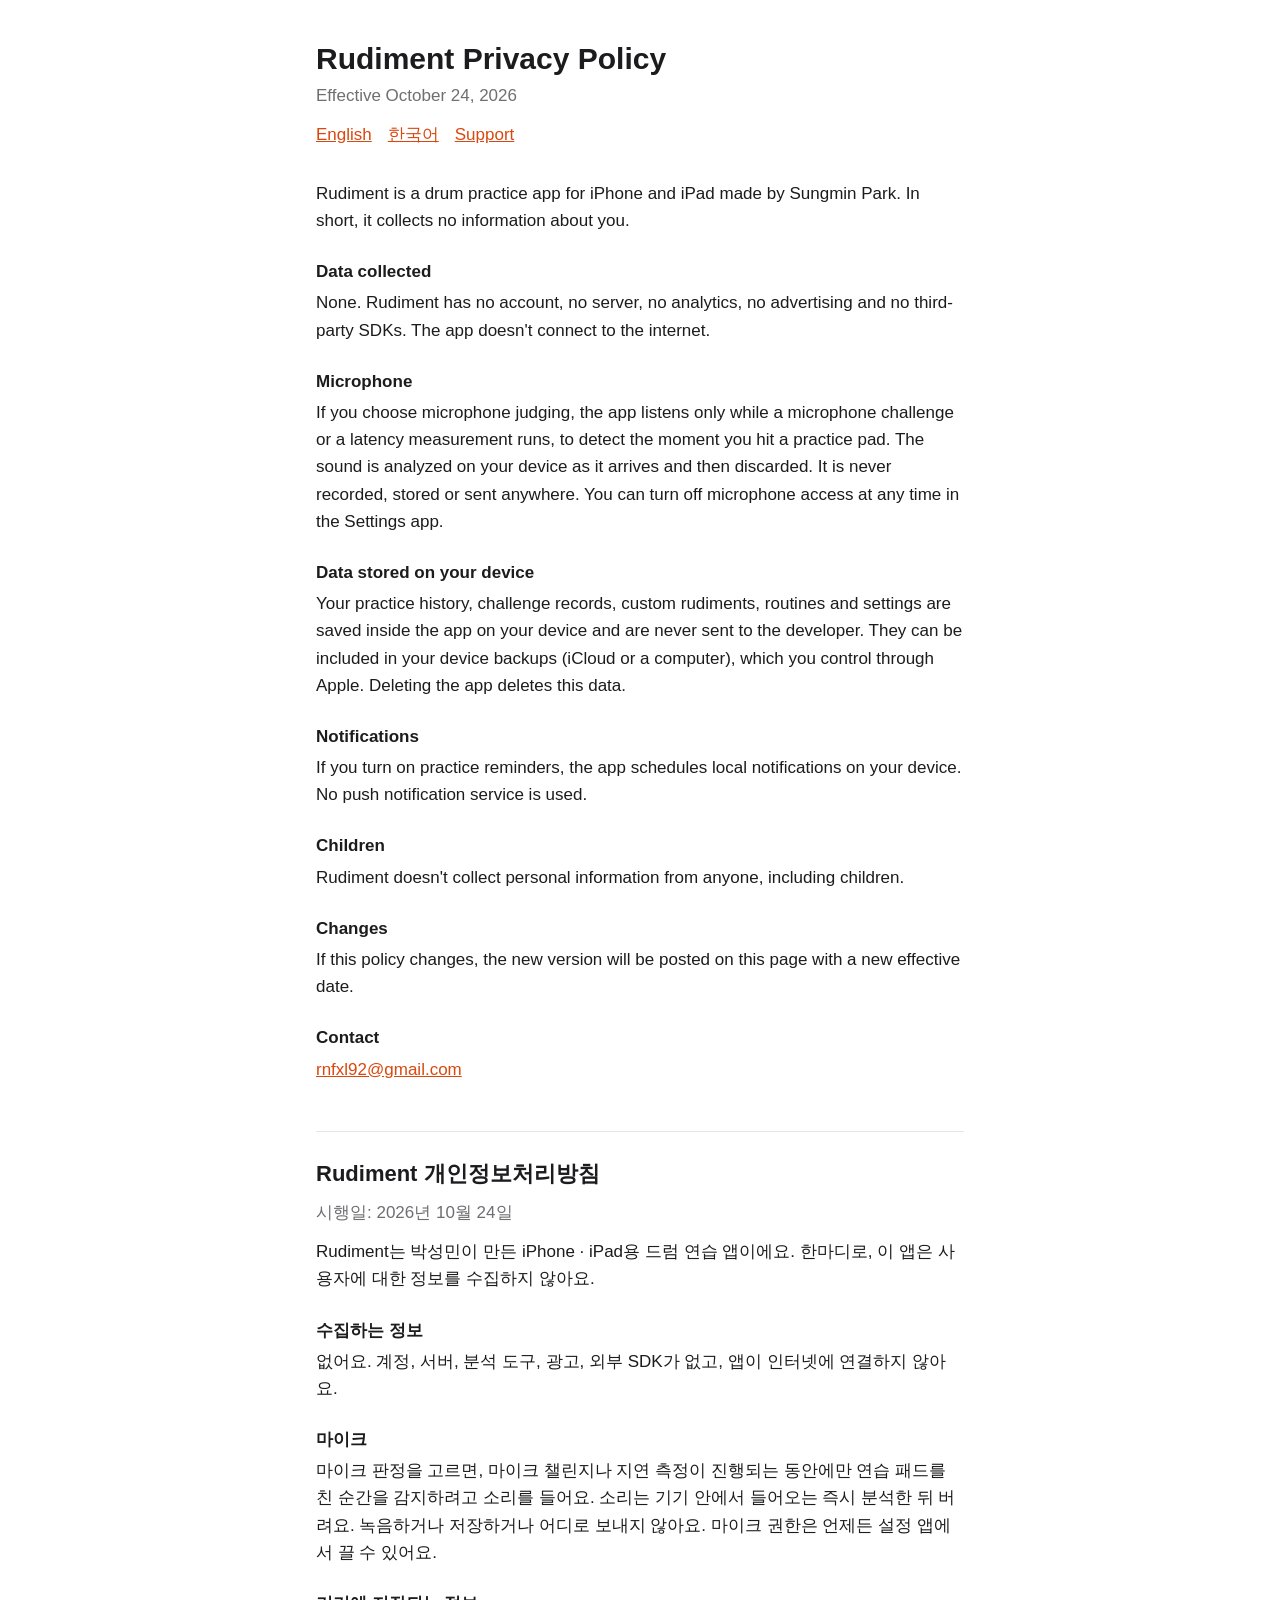
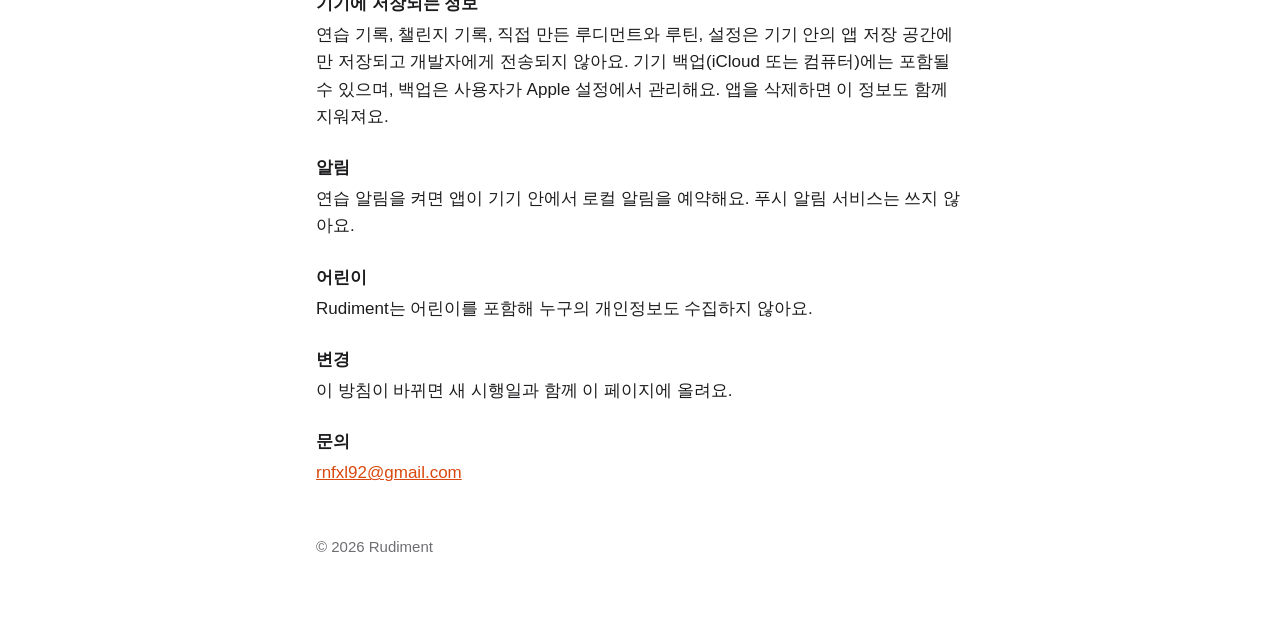
==== privacy.html @ a36a0d9f "Add the Rudiment support page and privacy policy Co-Authored-By: Claude Opus 5.5 <noreply@anthropic." ====
<!doctype html>
<html lang="en">
<head>
  <meta charset="utf-8">
  <meta name="viewport" content="width=device-width, initial-scale=1">
  <title>Rudiment Privacy Policy</title>
  <link rel="stylesheet" href="style.css">
</head>
<body>
<main>
  <header>
    <h1>Rudiment Privacy Policy</h1>
    <p class="muted">Effective October 24, 2026</p>
    <nav><a href="#en">English</a><a href="#ko" lang="ko">한국어</a><a href="./">Support</a></nav>
  </header>

  <section id="en">
    <p>Rudiment is a drum practice app for iPhone and iPad made by Sungmin Park. In short, it collects no information about you.</p>

    <h3>Data collected</h3>
    <p>None. Rudiment has no account, no server, no analytics, no advertising and no third-party SDKs. The app doesn't connect to the internet.</p>

    <h3>Microphone</h3>
    <p>If you choose microphone judging, the app listens only while a microphone challenge or a latency measurement runs, to detect the moment you hit a practice pad. The sound is analyzed on your device as it arrives and then discarded. It is never recorded, stored or sent anywhere. You can turn off microphone access at any time in the Settings app.</p>

    <h3>Data stored on your device</h3>
    <p>Your practice history, challenge records, custom rudiments, routines and settings are saved inside the app on your device and are never sent to the developer. They can be included in your device backups (iCloud or a computer), which you control through Apple. Deleting the app deletes this data.</p>

    <h3>Notifications</h3>
    <p>If you turn on practice reminders, the app schedules local notifications on your device. No push notification service is used.</p>

    <h3>Children</h3>
    <p>Rudiment doesn't collect personal information from anyone, including children.</p>

    <h3>Changes</h3>
    <p>If this policy changes, the new version will be posted on this page with a new effective date.</p>

    <h3>Contact</h3>
    <p><a href="mailto:rnfxl92@gmail.com">rnfxl92@gmail.com</a></p>
  </section>

  <section id="ko" lang="ko">
    <h2>Rudiment 개인정보처리방침</h2>
    <p class="muted">시행일: 2026년 10월 24일</p>
    <p>Rudiment는 박성민이 만든 iPhone · iPad용 드럼 연습 앱이에요. 한마디로, 이 앱은 사용자에 대한 정보를 수집하지 않아요.</p>

    <h3>수집하는 정보</h3>
    <p>없어요. 계정, 서버, 분석 도구, 광고, 외부 SDK가 없고, 앱이 인터넷에 연결하지 않아요.</p>

    <h3>마이크</h3>
    <p>마이크 판정을 고르면, 마이크 챌린지나 지연 측정이 진행되는 동안에만 연습 패드를 친 순간을 감지하려고 소리를 들어요. 소리는 기기 안에서 들어오는 즉시 분석한 뒤 버려요. 녹음하거나 저장하거나 어디로 보내지 않아요. 마이크 권한은 언제든 설정 앱에서 끌 수 있어요.</p>

    <h3>기기에 저장되는 정보</h3>
    <p>연습 기록, 챌린지 기록, 직접 만든 루디먼트와 루틴, 설정은 기기 안의 앱 저장 공간에만 저장되고 개발자에게 전송되지 않아요. 기기 백업(iCloud 또는 컴퓨터)에는 포함될 수 있으며, 백업은 사용자가 Apple 설정에서 관리해요. 앱을 삭제하면 이 정보도 함께 지워져요.</p>

    <h3>알림</h3>
    <p>연습 알림을 켜면 앱이 기기 안에서 로컬 알림을 예약해요. 푸시 알림 서비스는 쓰지 않아요.</p>

    <h3>어린이</h3>
    <p>Rudiment는 어린이를 포함해 누구의 개인정보도 수집하지 않아요.</p>

    <h3>변경</h3>
    <p>이 방침이 바뀌면 새 시행일과 함께 이 페이지에 올려요.</p>

    <h3>문의</h3>
    <p><a href="mailto:rnfxl92@gmail.com">rnfxl92@gmail.com</a></p>
  </section>

  <footer>© 2026 Rudiment</footer>
</main>
</body>
</html>
---- style.css ----
:root {
  --bg: #ffffff;
  --text: #1c1c1e;
  --muted: #6e6e73;
  --line: #e5e5ea;
  --accent: #d9480f;
  color-scheme: light dark;
}

@media (prefers-color-scheme: dark) {
  :root {
    --bg: #111113;
    --text: #f2f2f7;
    --muted: #a1a1a6;
    --line: #2c2c2e;
    --accent: #ff8a4c;
  }
}

* { box-sizing: border-box; }

body {
  margin: 0;
  background: var(--bg);
  color: var(--text);
  font: 17px/1.6 -apple-system, BlinkMacSystemFont, "Apple SD Gothic Neo", "Segoe UI", sans-serif;
}

main {
  max-width: 680px;
  margin: 0 auto;
  padding: 40px 16px 64px;
}

header { margin-bottom: 32px; }
h1 { font-size: 30px; line-height: 1.25; margin: 0 0 4px; }
h2 { font-size: 22px; margin: 48px 0 8px; padding-top: 24px; border-top: 1px solid var(--line); }
h3 { font-size: 17px; margin: 24px 0 4px; }
p, ul { margin: 0 0 12px; }
ul { padding-left: 20px; }
a { color: var(--accent); }
.muted { color: var(--muted); }
nav a { margin-right: 16px; }
footer { margin-top: 48px; font-size: 15px; color: var(--muted); }
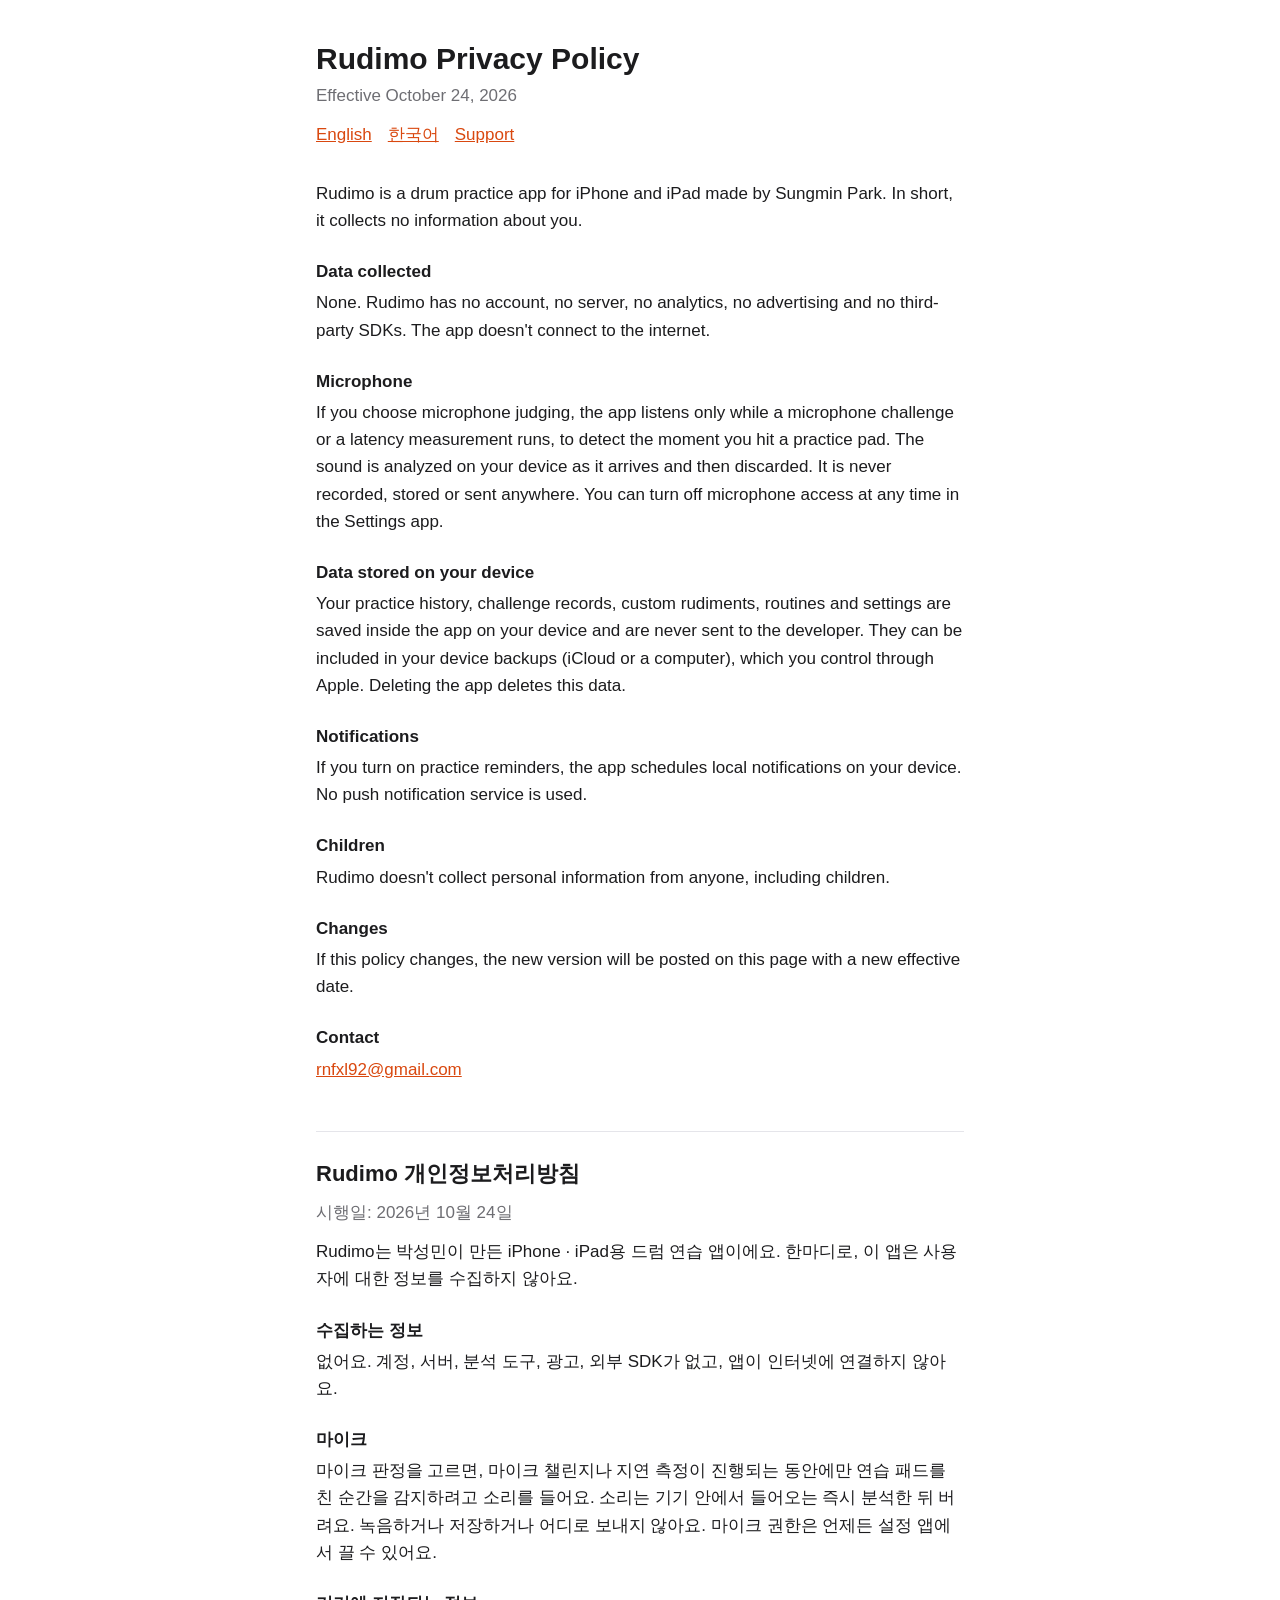
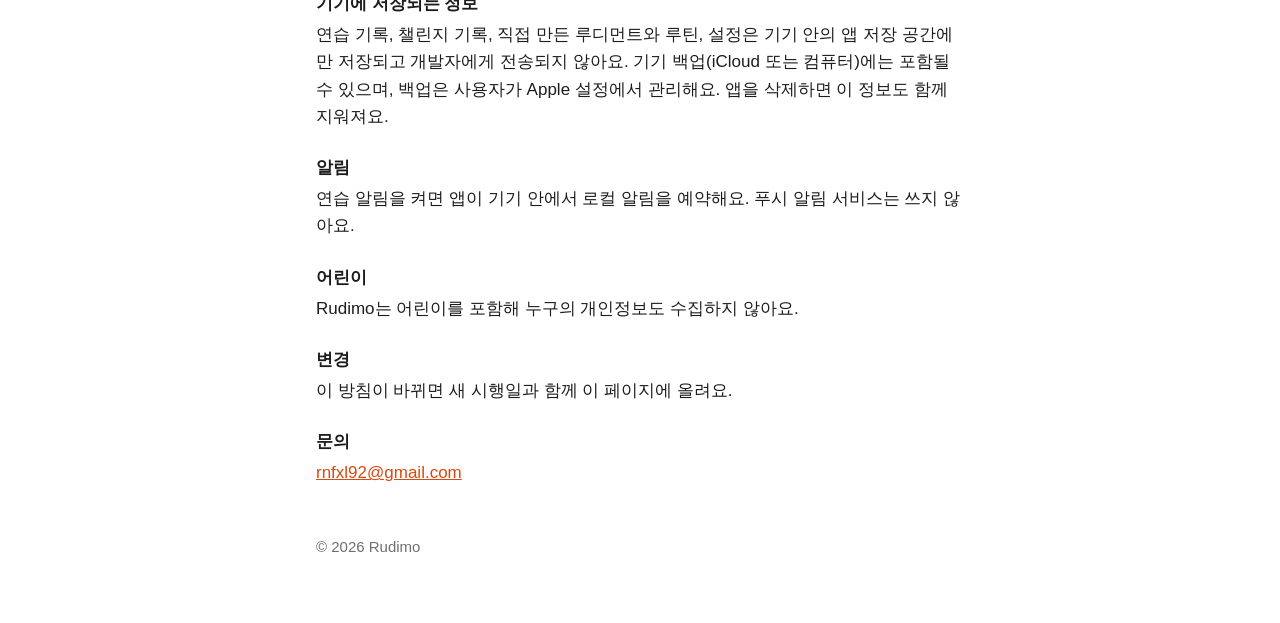
==== commit b5efac82: "Rename the app to Rudimo Co-Authored-By: Claude Opus 5.5 <noreply@anthropic.com>" ====
--- a/privacy.html
+++ b/privacy.html
@@ -3,22 +3,22 @@
 <head>
   <meta charset="utf-8">
   <meta name="viewport" content="width=device-width, initial-scale=1">
-  <title>Rudiment Privacy Policy</title>
+  <title>Rudimo Privacy Policy</title>
   <link rel="stylesheet" href="style.css">
 </head>
 <body>
 <main>
   <header>
-    <h1>Rudiment Privacy Policy</h1>
+    <h1>Rudimo Privacy Policy</h1>
     <p class="muted">Effective October 24, 2026</p>
     <nav><a href="#en">English</a><a href="#ko" lang="ko">한국어</a><a href="./">Support</a></nav>
   </header>
 
   <section id="en">
-    <p>Rudiment is a drum practice app for iPhone and iPad made by Sungmin Park. In short, it collects no information about you.</p>
+    <p>Rudimo is a drum practice app for iPhone and iPad made by Sungmin Park. In short, it collects no information about you.</p>
 
     <h3>Data collected</h3>
-    <p>None. Rudiment has no account, no server, no analytics, no advertising and no third-party SDKs. The app doesn't connect to the internet.</p>
+    <p>None. Rudimo has no account, no server, no analytics, no advertising and no third-party SDKs. The app doesn't connect to the internet.</p>
 
     <h3>Microphone</h3>
     <p>If you choose microphone judging, the app listens only while a microphone challenge or a latency measurement runs, to detect the moment you hit a practice pad. The sound is analyzed on your device as it arrives and then discarded. It is never recorded, stored or sent anywhere. You can turn off microphone access at any time in the Settings app.</p>
@@ -30,7 +30,7 @@
     <p>If you turn on practice reminders, the app schedules local notifications on your device. No push notification service is used.</p>
 
     <h3>Children</h3>
-    <p>Rudiment doesn't collect personal information from anyone, including children.</p>
+    <p>Rudimo doesn't collect personal information from anyone, including children.</p>
 
     <h3>Changes</h3>
     <p>If this policy changes, the new version will be posted on this page with a new effective date.</p>
@@ -40,9 +40,9 @@
   </section>
 
   <section id="ko" lang="ko">
-    <h2>Rudiment 개인정보처리방침</h2>
+    <h2>Rudimo 개인정보처리방침</h2>
     <p class="muted">시행일: 2026년 10월 24일</p>
-    <p>Rudiment는 박성민이 만든 iPhone · iPad용 드럼 연습 앱이에요. 한마디로, 이 앱은 사용자에 대한 정보를 수집하지 않아요.</p>
+    <p>Rudimo는 박성민이 만든 iPhone · iPad용 드럼 연습 앱이에요. 한마디로, 이 앱은 사용자에 대한 정보를 수집하지 않아요.</p>
 
     <h3>수집하는 정보</h3>
     <p>없어요. 계정, 서버, 분석 도구, 광고, 외부 SDK가 없고, 앱이 인터넷에 연결하지 않아요.</p>
@@ -57,7 +57,7 @@
     <p>연습 알림을 켜면 앱이 기기 안에서 로컬 알림을 예약해요. 푸시 알림 서비스는 쓰지 않아요.</p>
 
     <h3>어린이</h3>
-    <p>Rudiment는 어린이를 포함해 누구의 개인정보도 수집하지 않아요.</p>
+    <p>Rudimo는 어린이를 포함해 누구의 개인정보도 수집하지 않아요.</p>
 
     <h3>변경</h3>
     <p>이 방침이 바뀌면 새 시행일과 함께 이 페이지에 올려요.</p>
@@ -66,7 +66,7 @@
     <p><a href="mailto:rnfxl92@gmail.com">rnfxl92@gmail.com</a></p>
   </section>
 
-  <footer>© 2026 Rudiment</footer>
+  <footer>© 2026 Rudimo</footer>
 </main>
 </body>
 </html>
